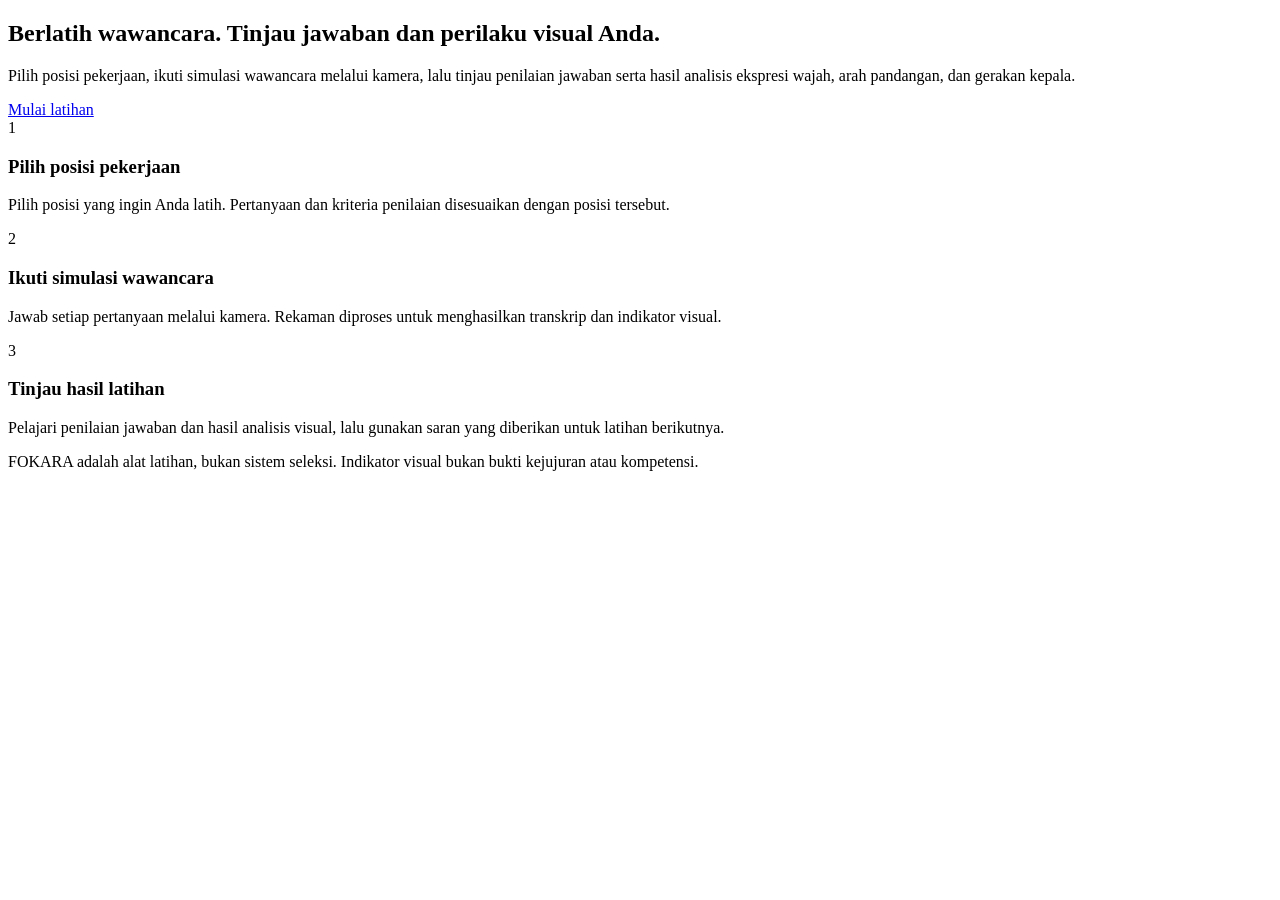
==== frontend/web/index.html @ bbd0a417 "Improve FOKARA UI copywriting and report interface" ====
<!doctype html>
<html lang="id" data-theme="langit">

<head>
  <meta charset="utf-8">
  <meta name="viewport" content="width=device-width,initial-scale=1">

  <title>FOKARA</title>

  <link
    rel="icon"
    href="assets/img/favicon.svg"
  >

  <link
    rel="stylesheet"
    href="assets/css/tokens.css"
  >

  <link
    rel="stylesheet"
    href="assets/css/base.css"
  >

  <link
    rel="stylesheet"
    href="assets/css/components.css"
  >

  <link
    rel="stylesheet"
    href="assets/css/pages/home.css"
  >
</head>

<body data-root="">

  <div id="content" class="stack">

    <section class="card hero">

      <h2>
        Berlatih wawancara. Tinjau jawaban dan perilaku visual Anda.
      </h2>

      <p class="muted">
        Pilih posisi pekerjaan, ikuti simulasi wawancara melalui kamera,
        lalu tinjau penilaian jawaban serta hasil analisis ekspresi wajah,
        arah pandangan, dan gerakan kepala.
      </p>

      <a class="btn primary" href="pages/roles.html">
        Mulai latihan
      </a>

    </section>

    <section class="grid g3">

      <div class="card">
        <span class="chip">1</span>
        <h3>Pilih posisi pekerjaan</h3>
        <p class="muted">
          Pilih posisi yang ingin Anda latih.
          Pertanyaan dan kriteria penilaian disesuaikan
          dengan posisi tersebut.
        </p>
      </div>

      <div class="card">
        <span class="chip">2</span>
        <h3>Ikuti simulasi wawancara</h3>
        <p class="muted">
          Jawab setiap pertanyaan melalui kamera.
          Rekaman diproses untuk menghasilkan transkrip
          dan indikator visual.
        </p>
      </div>

      <div class="card">
        <span class="chip">3</span>
        <h3>Tinjau hasil latihan</h3>
        <p class="muted">
          Pelajari penilaian jawaban dan hasil analisis visual,
          lalu gunakan saran yang diberikan untuk latihan berikutnya.
        </p>
      </div>

    </section>

    <section class="card last" id="lastCard" hidden>

      <div>
        <div class="muted small">Laporan terakhir</div>
        <b id="lastRole"></b>
        <div class="muted small" id="lastDate"></div>
      </div>

      <div>
        <b class="last-score" id="lastScore"></b>
        <div class="muted small">Nilai evaluasi jawaban</div>
      </div>

      <a class="btn" id="lastLink" href="#">
        Buka laporan
      </a>

    </section>

    <p class="banner">
      FOKARA adalah alat latihan, bukan sistem seleksi.
      Indikator visual bukan bukti kejujuran atau kompetensi.
    </p>

  </div>

  <script
    type="module"
    src="assets/js/pages/home.js"
  ></script>

</body>
</html>
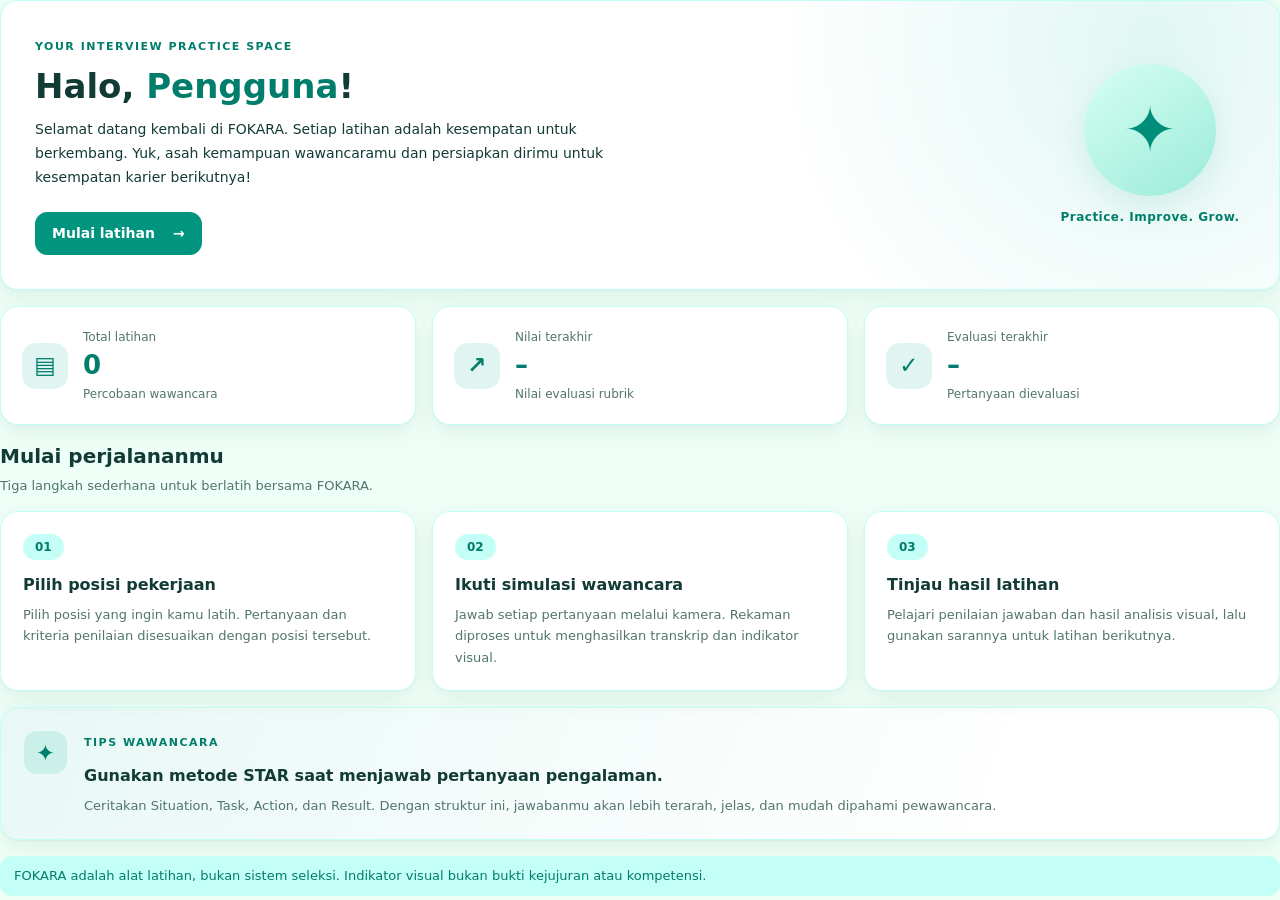
==== commit 6e03d4e8: "Add FOKARA application" ====
--- a/frontend/web/index.html
+++ b/frontend/web/index.html
@@ -8,106 +8,172 @@
 
   <title>FOKARA</title>
 
-  <link
-    rel="icon"
-    href="assets/img/favicon.svg"
-  >
-
-  <link
-    rel="stylesheet"
-    href="assets/css/tokens.css"
-  >
-
-  <link
-    rel="stylesheet"
-    href="assets/css/base.css"
-  >
-
-  <link
-    rel="stylesheet"
-    href="assets/css/components.css"
-  >
-
-  <link
-    rel="stylesheet"
-    href="assets/css/pages/home.css"
-  >
+  <link rel="icon" href="assets/img/favicon.svg">
+  <link rel="stylesheet" href="assets/css/tokens.css">
+  <link rel="stylesheet" href="assets/css/base.css">
+  <link rel="stylesheet" href="assets/css/components.css">
+  <link rel="stylesheet" href="assets/css/pages/home.css">
 </head>
 
 <body data-root="">
 
   <div id="content" class="stack">
 
-    <section class="card hero">
+    <!-- SAPAAN -->
+    <section class="card welcome">
 
-      <h2>
-        Berlatih wawancara. Tinjau jawaban dan perilaku visual Anda.
-      </h2>
+      <div class="welcome-content">
+        <span class="welcome-label">YOUR INTERVIEW PRACTICE SPACE</span>
 
-      <p class="muted">
-        Pilih posisi pekerjaan, ikuti simulasi wawancara melalui kamera,
-        lalu tinjau penilaian jawaban serta hasil analisis ekspresi wajah,
-        arah pandangan, dan gerakan kepala.
-      </p>
+        <h2>
+          Halo, <span id="greetingName">Pengguna</span>!
+        </h2>
 
-      <a class="btn primary" href="pages/roles.html">
-        Mulai latihan
+        <p>
+          Selamat datang kembali di FOKARA.
+          Setiap latihan adalah kesempatan untuk berkembang.
+          Yuk, asah kemampuan wawancaramu dan persiapkan dirimu
+          untuk kesempatan karier berikutnya!
+        </p>
+
+        <a class="btn primary" href="pages/roles.html">
+          <span>Mulai latihan</span>
+          <span aria-hidden="true">→</span>
+        </a>
+      </div>
+
+      <div class="welcome-decoration" aria-hidden="true">
+        <div class="welcome-circle">
+          <span>✦</span>
+        </div>
+        <div class="welcome-caption">
+          Practice. Improve. Grow.
+        </div>
+      </div>
+
+    </section>
+
+
+    <!-- STATISTIK -->
+    <section class="home-stats">
+
+      <article class="card stat-card">
+        <div class="stat-icon">▤</div>
+        <div>
+          <span class="muted small">Total latihan</span>
+          <strong id="totalPractice">0</strong>
+          <span class="stat-description">Percobaan wawancara</span>
+        </div>
+      </article>
+
+      <article class="card stat-card">
+        <div class="stat-icon">↗</div>
+        <div>
+          <span class="muted small">Nilai terakhir</span>
+          <strong id="latestScore">–</strong>
+          <span class="stat-description">Nilai evaluasi rubrik</span>
+        </div>
+      </article>
+
+      <article class="card stat-card">
+        <div class="stat-icon">✓</div>
+        <div>
+          <span class="muted small">Evaluasi terakhir</span>
+          <strong id="evaluatedQuestions">–</strong>
+          <span class="stat-description">Pertanyaan dievaluasi</span>
+        </div>
+      </article>
+
+    </section>
+
+
+    <!-- PANDUAN -->
+    <section class="home-section">
+
+      <div class="section-heading">
+        <div>
+          <h2>Mulai perjalananmu</h2>
+          <p class="muted">Tiga langkah sederhana untuk berlatih bersama FOKARA.</p>
+        </div>
+      </div>
+
+      <div class="grid g3 home-steps">
+
+        <article class="card step-card">
+          <span class="chip">01</span>
+          <h3>Pilih posisi pekerjaan</h3>
+          <p class="muted">
+            Pilih posisi yang ingin kamu latih.
+            Pertanyaan dan kriteria penilaian disesuaikan
+            dengan posisi tersebut.
+          </p>
+        </article>
+
+        <article class="card step-card">
+          <span class="chip">02</span>
+          <h3>Ikuti simulasi wawancara</h3>
+          <p class="muted">
+            Jawab setiap pertanyaan melalui kamera.
+            Rekaman diproses untuk menghasilkan transkrip
+            dan indikator visual.
+          </p>
+        </article>
+
+        <article class="card step-card">
+          <span class="chip">03</span>
+          <h3>Tinjau hasil latihan</h3>
+          <p class="muted">
+            Pelajari penilaian jawaban dan hasil analisis visual,
+            lalu gunakan sarannya untuk latihan berikutnya.
+          </p>
+        </article>
+
+      </div>
+    </section>
+
+
+    <!-- LAPORAN TERAKHIR -->
+    <section class="card last" id="lastCard" hidden>
+
+      <div class="last-heading">
+        <span class="muted small">LAPORAN TERAKHIR</span>
+        <b id="lastRole">Latihan</b>
+        <div class="muted small" id="lastDate">
+          Tanggal tidak tersedia
+        </div>
+      </div>
+
+      <div class="last-result">
+        <b class="last-score" id="lastScore">–</b>
+        <span class="muted small">Nilai evaluasi jawaban</span>
+      </div>
+
+      <a class="btn" id="lastLink" href="#">
+        Buka laporan →
       </a>
 
     </section>
 
-    <section class="grid g3">
 
-      <div class="card">
-        <span class="chip">1</span>
-        <h3>Pilih posisi pekerjaan</h3>
+    <!-- TIPS -->
+    <section class="card daily-tip">
+
+      <div class="tip-icon">✦</div>
+
+      <div>
+        <span class="tip-label">TIPS WAWANCARA</span>
+        <h3>Gunakan metode STAR saat menjawab pertanyaan pengalaman.</h3>
         <p class="muted">
-          Pilih posisi yang ingin Anda latih.
-          Pertanyaan dan kriteria penilaian disesuaikan
-          dengan posisi tersebut.
-        </p>
-      </div>
-
-      <div class="card">
-        <span class="chip">2</span>
-        <h3>Ikuti simulasi wawancara</h3>
-        <p class="muted">
-          Jawab setiap pertanyaan melalui kamera.
-          Rekaman diproses untuk menghasilkan transkrip
-          dan indikator visual.
-        </p>
-      </div>
-
-      <div class="card">
-        <span class="chip">3</span>
-        <h3>Tinjau hasil latihan</h3>
-        <p class="muted">
-          Pelajari penilaian jawaban dan hasil analisis visual,
-          lalu gunakan saran yang diberikan untuk latihan berikutnya.
+          Ceritakan Situation, Task, Action, dan Result.
+          Dengan struktur ini, jawabanmu akan lebih terarah,
+          jelas, dan mudah dipahami pewawancara.
         </p>
       </div>
 
     </section>
 
-    <section class="card last" id="lastCard" hidden>
 
-      <div>
-        <div class="muted small">Laporan terakhir</div>
-        <b id="lastRole"></b>
-        <div class="muted small" id="lastDate"></div>
-      </div>
-
-      <div>
-        <b class="last-score" id="lastScore"></b>
-        <div class="muted small">Nilai evaluasi jawaban</div>
-      </div>
-
-      <a class="btn" id="lastLink" href="#">
-        Buka laporan
-      </a>
-
-    </section>
-
+    <!-- INFORMASI -->
     <p class="banner">
       FOKARA adalah alat latihan, bukan sistem seleksi.
       Indikator visual bukan bukti kejujuran atau kompetensi.
--- a/frontend/web/assets/css/tokens.css
+++ b/frontend/web/assets/css/tokens.css
@@ -0,0 +1,88 @@
+
+:root {
+  --font: "Plus Jakarta Sans", Inter, system-ui, -apple-system, "Segoe UI", sans-serif;
+
+  --r-lg: 18px;
+  --r-md: 12px;
+  --r-sm: 8px;
+
+  --shadow:
+    0 1px 2px rgba(1, 64, 54, .04),
+    0 8px 24px rgba(1, 64, 54, .07);
+}
+
+
+/* =====================================================
+   TEMA LANGIT
+===================================================== */
+
+:root,
+[data-theme="langit"] {
+  --bg: #EEFFF7;
+  --surface: #FFFFFF;
+
+  --ink: #123B36;
+  --text: #123B36;
+  --muted: #52756D;
+  --line: #C3FFF7;
+
+  --accent: #01957F;
+  --accent-strong: #007D6B;
+  --accent-soft: #C3FFF7;
+
+  --good: #01957F;
+  --warn: #C18A36;
+  --bad: #C65B65;
+
+  --tie: #00C2A5;
+}
+
+
+/* =====================================================
+   TEMA MINT
+===================================================== */
+
+[data-theme="mint"] {
+  --bg: #F0FAF4;
+  --surface: #FFFFFF;
+
+  --ink: #254A3A;
+  --text: #254A3A;
+  --muted: #63816F;
+  --line: #D5EBDD;
+
+  --accent: #438B70;
+  --accent-strong: #317257;
+  --accent-soft: #DDF4E8;
+
+  --good: #438B70;
+  --warn: #C18A36;
+  --bad: #C65B65;
+
+  --tie: #76B99A;
+}
+
+
+/* =====================================================
+   TEMA PERSIK
+===================================================== */
+
+[data-theme="persik"] {
+  --bg: #FFF7F2;
+  --surface: #FFFFFF;
+
+  --ink: #563B34;
+  --text: #563B34;
+  --muted: #92736A;
+  --line: #F5DCD0;
+
+  --accent: #D77B62;
+  --accent-strong: #B85D47;
+  --accent-soft: #FFE5D8;
+
+  --good: #438B70;
+  --warn: #C18A36;
+  --bad: #C65B65;
+
+  --tie: #F0A48C;
+}
--- a/frontend/web/assets/css/base.css
+++ b/frontend/web/assets/css/base.css
@@ -0,0 +1,38 @@
+*{box-sizing:border-box;margin:0;padding:0}
+[hidden]{display:none!important}
+body{font-family:var(--font);background:var(--bg);color:var(--ink);font-size:14px;line-height:1.5}
+a{color:inherit;text-decoration:none}
+button,select,input{font:inherit}
+button{cursor:pointer}
+h1{font-size:22px;letter-spacing:-.2px}
+h2{font-size:16px}
+h3{font-size:14px}
+.muted{color:var(--muted)}
+.small{font-size:12px}
+
+.app{display:grid;grid-template-columns:232px 1fr;min-height:100vh}
+.side{position:sticky;top:0;height:100vh;background:var(--surface);border-right:1px solid var(--line);
+  padding:20px 14px;display:flex;flex-direction:column;gap:6px}
+.brand{display:flex;align-items:center;gap:10px;padding:4px 8px 20px}
+.logo{width:28px;height:40px;flex:none;color:var(--ink)}
+.logo svg{width:100%;height:100%;display:block}
+.wordmark{display:block;font-size:20px;line-height:1;white-space:nowrap}
+.wordmark .w1{font-weight:500}
+.wordmark .w2{font-weight:800;color:var(--accent)}
+.tagline{display:block;margin-top:5px;font-size:11px;color:var(--muted);line-height:1.3;max-width:140px}
+.nav{display:flex;flex-direction:column;gap:4px}
+.nav a{display:flex;align-items:center;gap:10px;padding:10px 12px;border-radius:var(--r-md);color:var(--muted);font-weight:600}
+.nav a:hover,.nav a.on{background:var(--accent-soft);color:var(--accent-strong)}
+.nav svg{width:18px;height:18px;fill:none;stroke:currentColor;stroke-width:2;stroke-linecap:round;stroke-linejoin:round;flex:none}
+.main{padding:0 28px 32px;min-width:0}
+.top{display:flex;align-items:center;height:84px}
+
+@media(max-width:800px){
+  .app{grid-template-columns:1fr}
+  .side{position:fixed;inset:auto 0 0 0;height:auto;flex-direction:row;padding:6px 10px;z-index:20;border-right:0;border-top:1px solid var(--line)}
+  .brand{display:none}
+  .nav{flex-direction:row;width:100%;justify-content:space-around}
+  .nav a span{display:none}
+  .main{padding:0 16px 90px}
+}
+@media print{.side,.btn,.tabs{display:none!important}.app{display:block}.main{padding:0}}
--- a/frontend/web/assets/css/components.css
+++ b/frontend/web/assets/css/components.css
@@ -0,0 +1,79 @@
+.card{background:var(--surface);border:1px solid var(--line);border-radius:var(--r-lg);box-shadow:var(--shadow);padding:20px}
+.stack>*+*{margin-top:16px}
+.grid{display:grid;gap:16px}
+.g2{grid-template-columns:1fr 1fr}
+.g3{grid-template-columns:repeat(3,1fr)}
+@media(max-width:900px){.g2,.g3{grid-template-columns:1fr}}
+
+.btn{display:inline-flex;align-items:center;gap:8px;border:1px solid var(--line);background:var(--surface);color:var(--ink);
+  border-radius:var(--r-md);padding:10px 16px;font-weight:600;transition:.15s}
+.btn:hover:not(:disabled){border-color:var(--accent);color:var(--accent-strong)}
+.btn.primary{background:var(--accent);border-color:var(--accent);color:#fff}
+.btn.primary:hover:not(:disabled){background:var(--accent-strong);border-color:var(--accent-strong);color:#fff}
+.btn:disabled{opacity:.5;cursor:not-allowed}
+
+.badge{display:inline-block;padding:3px 12px;border-radius:99px;font-size:12px;font-weight:700}
+.badge.good{background:color-mix(in srgb,var(--good) 14%,#fff);color:var(--good)}
+.badge.warn{background:color-mix(in srgb,var(--warn) 18%,#fff);color:#b27300}
+.badge.bad{background:color-mix(in srgb,var(--bad) 14%,#fff);color:var(--bad)}
+.chip{display:inline-block;padding:4px 12px;border-radius:99px;background:var(--accent-soft);color:var(--accent-strong);font-size:12px;font-weight:600}
+
+.bar{height:8px;border-radius:99px;background:var(--line);overflow:hidden}
+.bar i{display:block;height:100%;border-radius:99px}
+.tabs{display:flex;gap:6px;flex-wrap:wrap;margin-bottom:14px}
+.tab{border:1px solid var(--line);background:var(--surface);border-radius:99px;padding:5px 14px;font-weight:600;color:var(--muted)}
+.tab.on{background:var(--accent);border-color:var(--accent);color:#fff}
+
+.toast{position:fixed;bottom:24px;left:50%;transform:translate(-50%,16px);background:var(--ink);color:#fff;
+  padding:10px 16px;border-radius:var(--r-md);opacity:0;transition:.25s;pointer-events:none;z-index:50}
+.toast.show{opacity:1;transform:translate(-50%,0)}
+.banner{background:var(--accent-soft);color:var(--accent-strong);border-radius:var(--r-md);padding:10px 14px;font-size:13px}
+.tw{overflow-x:auto}
+.tbl{width:100%;border-collapse:collapse;font-size:13px}
+.tbl th,.tbl td{padding:10px 8px;text-align:left;border-bottom:1px solid var(--line)}
+.tbl th{color:var(--muted);font-weight:600}
+.legend{display:flex;gap:14px;flex-wrap:wrap;margin:8px 0 12px}
+.legend i{display:inline-block;width:10px;height:10px;border-radius:3px;margin-right:6px}
+.pid{margin-top:auto;padding:10px 12px;border-radius:var(--r-md);background:var(--bg);line-height:1.5}
+select{border:1px solid var(--line);border-radius:var(--r-sm);padding:7px 10px;background:var(--surface);font:inherit}
+@media(max-width:800px){.pid{display:none}}
+.top{gap:12px}
+.top-title h1{line-height:1.25}
+.top-actions{margin-left:auto;display:flex;align-items:center;gap:10px}
+.icon-btn{width:38px;height:38px;flex:none;display:grid;place-items:center;border-radius:var(--r-md);
+  border:1px solid var(--line);background:var(--surface);color:var(--ink)}
+.icon-btn svg{width:18px;height:18px;fill:none;stroke:currentColor;stroke-width:2;stroke-linecap:round;stroke-linejoin:round}
+.icon-btn:hover{border-color:var(--accent);color:var(--accent-strong)}
+.pill{display:inline-flex;align-items:center;gap:8px;border-radius:var(--r-md);padding:9px 14px;font-weight:700;font-size:13px}
+.pill.idle{background:var(--bg);border:1px solid var(--line);color:var(--muted)}
+.pill.live{background:var(--bad);color:#fff}
+.pill.live i{width:8px;height:8px;border-radius:50%;background:#fff;animation:bl 1.2s infinite}
+@keyframes bl{50%{opacity:.3}}
+
+/* =====================================================
+   FOKARA BRAND LOGO
+===================================================== */
+
+.brand {
+  display: flex;
+  align-items: center;
+  justify-content: center;
+  padding: 12px;
+  text-decoration: none;
+}
+
+.brand-logo {
+  display: block;
+  width: 145px;
+  max-width: 100%;
+  height: auto;
+  object-fit: contain;
+}
+
+/* Responsive logo */
+
+@media (max-width: 768px) {
+  .brand-logo {
+    width: 125px;
+  }
+}
--- a/frontend/web/assets/css/pages/home.css
+++ b/frontend/web/assets/css/pages/home.css
@@ -0,0 +1,337 @@
+
+/* =====================================================
+   WELCOME
+===================================================== */
+
+.welcome {
+  display: flex;
+  align-items: center;
+  justify-content: space-between;
+  gap: 28px;
+  padding: 34px;
+  min-height: 230px;
+  overflow: hidden;
+  background:
+    radial-gradient(circle at 90% 15%, rgba(0, 190, 160, .12), transparent 32%),
+    var(--surface, #ffffff);
+}
+
+.welcome-content {
+  max-width: 690px;
+}
+
+.welcome-label,
+.tip-label {
+  display: inline-block;
+  color: var(--accent-strong);
+  font-size: 11px;
+  font-weight: 800;
+  letter-spacing: 1.5px;
+  margin-bottom: 10px;
+}
+
+.welcome h2 {
+  font-size: clamp(25px, 3vw, 34px);
+  line-height: 1.2;
+  margin: 0 0 12px;
+}
+
+.welcome h2 span {
+  color: var(--accent-strong);
+}
+
+.welcome p {
+  max-width: 620px;
+  line-height: 1.7;
+  margin: 0 0 22px;
+}
+
+.welcome .btn {
+  display: inline-flex;
+  align-items: center;
+  gap: 18px;
+}
+
+.welcome-decoration {
+  flex-shrink: 0;
+  width: 190px;
+  display: flex;
+  flex-direction: column;
+  align-items: center;
+  justify-content: center;
+}
+
+.welcome-circle {
+  width: 132px;
+  height: 132px;
+  display: grid;
+  place-items: center;
+  border-radius: 50%;
+  background: linear-gradient(145deg, #d5fff2, #9cebd9);
+  color: #008e7b;
+  font-size: 64px;
+  box-shadow: 0 12px 35px rgba(0, 150, 125, .12);
+}
+
+.welcome-caption {
+  color: var(--accent-strong);
+  font-size: 12px;
+  font-weight: 700;
+  margin-top: 12px;
+  letter-spacing: .5px;
+}
+
+
+/* =====================================================
+   STATISTICS
+===================================================== */
+
+.home-stats {
+  display: grid;
+  grid-template-columns: repeat(3, minmax(0, 1fr));
+  gap: 16px;
+}
+
+.stat-card {
+  display: flex;
+  align-items: center;
+  gap: 15px;
+  padding: 21px;
+  min-width: 0;
+}
+
+.stat-icon {
+  width: 46px;
+  height: 46px;
+  flex-shrink: 0;
+  display: grid;
+  place-items: center;
+  border-radius: 14px;
+  background: rgba(0, 174, 148, .12);
+  color: var(--accent-strong);
+  font-size: 23px;
+  font-weight: 800;
+}
+
+.stat-card > div:last-child {
+  display: flex;
+  flex-direction: column;
+  min-width: 0;
+}
+
+.stat-card strong {
+  font-size: 26px;
+  line-height: 1.3;
+  margin: 3px 0;
+  color: var(--accent-strong);
+}
+
+.stat-description {
+  color: var(--muted, #71847f);
+  font-size: 12px;
+}
+
+
+/* =====================================================
+   SECTION
+===================================================== */
+
+.home-section {
+  display: flex;
+  flex-direction: column;
+  gap: 15px;
+}
+
+.section-heading h2 {
+  font-size: 20px;
+  margin: 0 0 5px;
+}
+
+.section-heading p {
+  margin: 0;
+  font-size: 13px;
+}
+
+.home-steps {
+  gap: 16px;
+}
+
+.step-card {
+  padding: 22px;
+  transition: transform .2s ease, box-shadow .2s ease;
+}
+
+.step-card:hover {
+  transform: translateY(-3px);
+  box-shadow: 0 12px 28px rgba(0, 130, 110, .08);
+}
+
+.step-card h3 {
+  margin: 13px 0 7px;
+  font-size: 16px;
+}
+
+.step-card p {
+  line-height: 1.65;
+  margin: 0;
+  font-size: 13px;
+}
+
+
+/* =====================================================
+   LAST REPORT
+===================================================== */
+
+.last {
+  display: flex;
+  align-items: center;
+  justify-content: space-between;
+  gap: 20px;
+  padding: 22px;
+}
+
+.last-heading,
+.last-result {
+  display: flex;
+  flex-direction: column;
+  gap: 5px;
+}
+
+.last-heading b {
+  font-size: 17px;
+}
+
+.last-score {
+  font-size: 32px;
+  line-height: 1.1;
+  color: var(--accent-strong);
+}
+
+.last-result {
+  margin-left: auto;
+}
+
+
+/* =====================================================
+   DAILY TIP
+===================================================== */
+
+.daily-tip {
+  display: flex;
+  align-items: flex-start;
+  gap: 17px;
+  padding: 23px;
+  background:
+    linear-gradient(110deg, rgba(0, 180, 150, .09), transparent 80%),
+    var(--surface, #ffffff);
+}
+
+.tip-icon {
+  width: 43px;
+  height: 43px;
+  flex-shrink: 0;
+  display: grid;
+  place-items: center;
+  border-radius: 13px;
+  background: rgba(0, 174, 148, .13);
+  color: var(--accent-strong);
+  font-size: 23px;
+}
+
+.daily-tip h3 {
+  margin: 2px 0 7px;
+  font-size: 16px;
+}
+
+.daily-tip p {
+  line-height: 1.65;
+  margin: 0;
+  font-size: 13px;
+}
+
+
+/* =====================================================
+   RESPONSIVE
+===================================================== */
+
+@media (max-width: 850px) {
+  .welcome-decoration {
+    width: 135px;
+  }
+
+  .welcome-circle {
+    width: 105px;
+    height: 105px;
+    font-size: 48px;
+  }
+
+  .home-stats {
+    grid-template-columns: 1fr;
+  }
+}
+
+@media (max-width: 600px) {
+  .welcome {
+    padding: 23px;
+  }
+
+  .welcome-decoration {
+    display: none;
+  }
+
+  .welcome h2 {
+    font-size: 25px;
+  }
+
+  .last {
+    align-items: flex-start;
+    flex-direction: column;
+  }
+
+  .last-result {
+    margin-left: 0;
+  }
+
+  .daily-tip {
+    padding: 18px;
+  }
+}
+
+
+/* =====================================================
+   USER PROFILE IN SIDEBAR
+===================================================== */
+
+.user-card {
+  display: flex;
+  flex-wrap: wrap;
+  align-items: center;
+  gap: 9px;
+}
+
+.user-avatar {
+  width: 40px;
+  height: 40px;
+  flex-shrink: 0;
+  display: grid;
+  place-items: center;
+  border-radius: 50%;
+  background: linear-gradient(135deg, #c9fff0, #8ce4d0);
+  color: #007d6b;
+  font-weight: 800;
+  font-size: 15px;
+}
+
+.user-info {
+  display: flex;
+  flex: 1;
+  min-width: 0;
+  flex-direction: column;
+  gap: 3px;
+}
+
+.user-name {
+  overflow-wrap: anywhere;
+  color: var(--text, #173b35);
+  font-size: 13px;
+}
